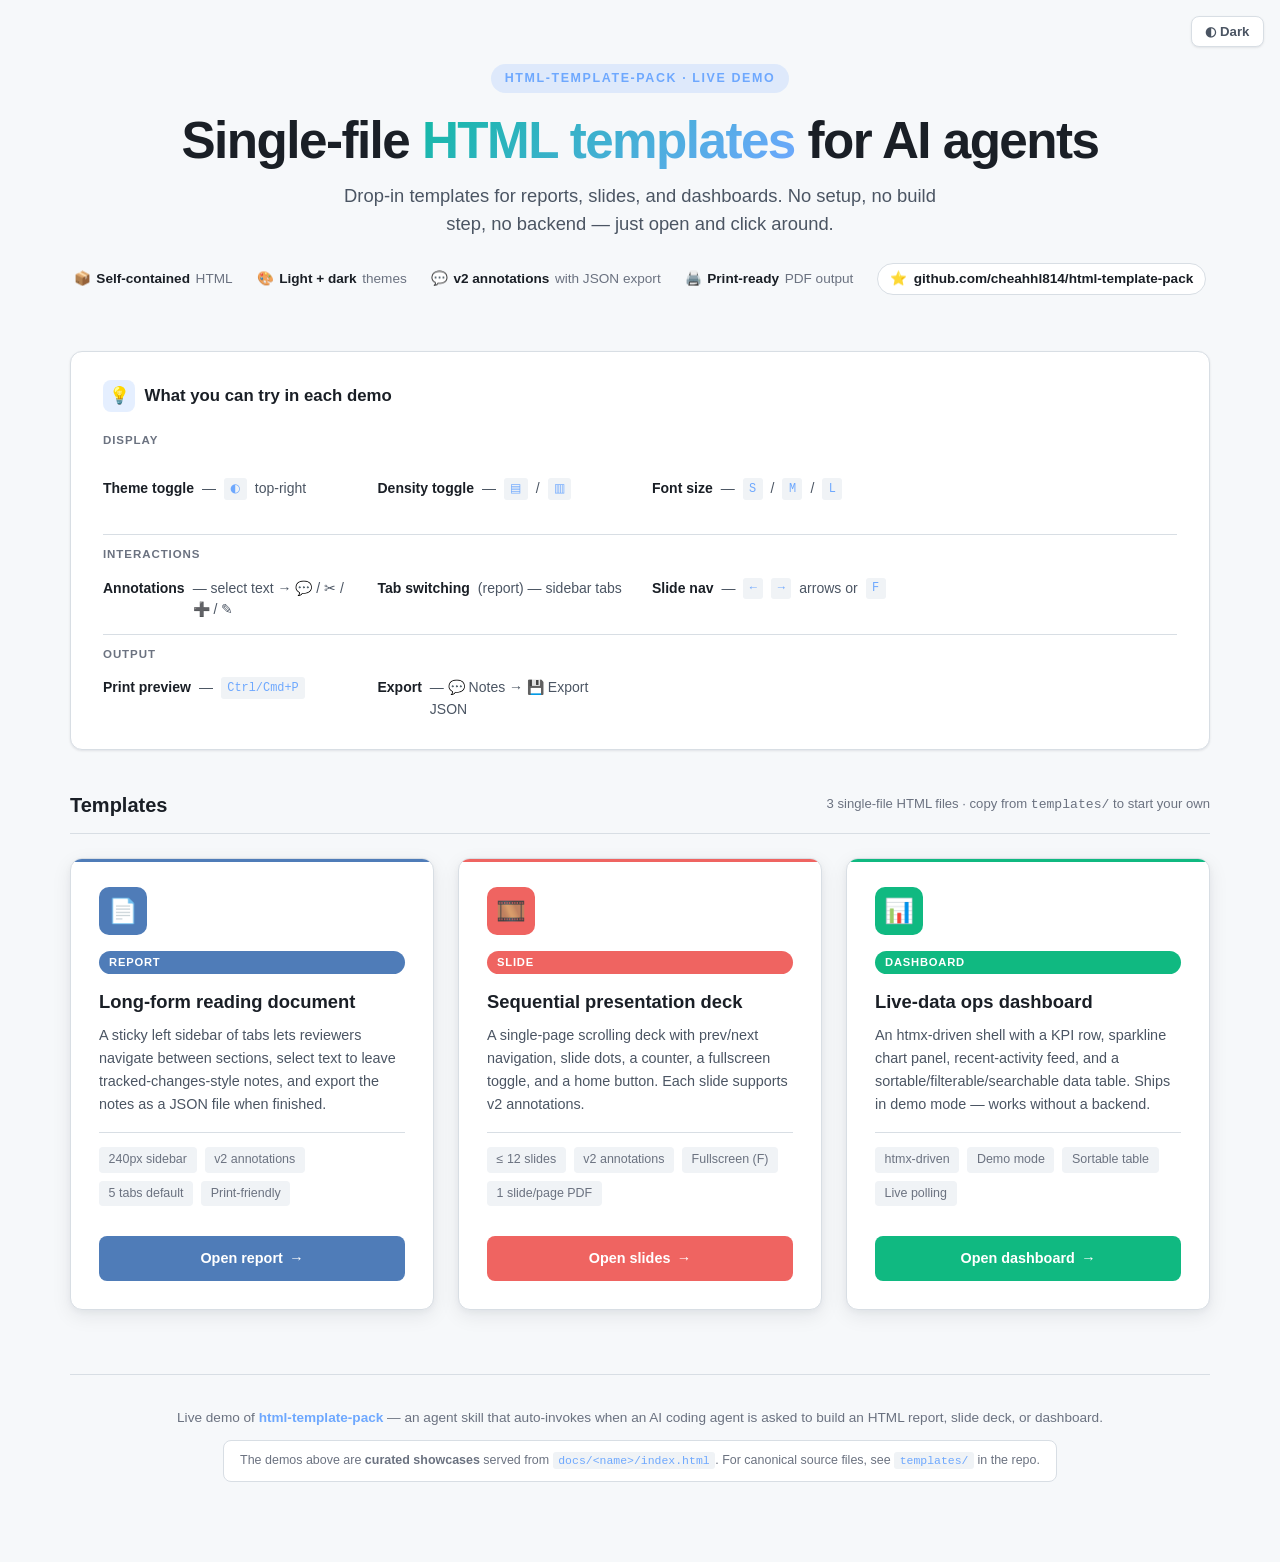
==== docs/index.html @ 0c31294d "feat(docs): organize 'What you can try' guide into 3 themed rows Restructures the 8-item guide into " ====
<!DOCTYPE html>
<html lang="en">
<head>
  <meta charset="UTF-8">
  <meta name="viewport" content="width=device-width, initial-scale=1.0">
  <title>html-template-pack · single-file HTML templates for AI agents</title>
  <style>
    /* Design tokens — kept in sync with templates/report/template.html so the
       launcher visually matches what reviewers see when they open a demo. */
    :root, [data-theme="light"] {
      --bg: #f6f8fa;
      --surface: #ffffff;
      --surface2: #f0f3f6;
      --border: #d8dee4;
      --border-bright: #b6bec8;
      --text: #1a1f26;
      --text-dim: #4b5563;
      --text-muted: #6b7280;
      --accent: #6ea8fe;
      --accent-dim: rgba(110,168,254,0.18);
      --teal: #14b8a6;
      --coral: #ef6461;
      --green: #10b981;
      --amber: #f59e0b;
      --deep-blue: #4f7cb8;
      --navy: #1e3a5f;
      --radius: 8px;
      --shadow-sm: 0 1px 3px rgba(15,23,42,0.06), 0 1px 2px rgba(15,23,42,0.04);
      --shadow-md: 0 6px 20px rgba(15,23,42,0.08), 0 2px 6px rgba(15,23,42,0.04);
      --shadow-lg: 0 16px 40px rgba(15,23,42,0.10), 0 4px 12px rgba(15,23,42,0.05);
    }
    [data-theme="dark"] {
      --bg: #0e1116;
      --surface: #161b22;
      --surface2: #1c2230;
      --border: #262c36;
      --border-bright: #333b47;
      --text: #f5f7fa;
      --text-dim: #c2cad4;
      --text-muted: #9aa4b2;
      --accent: #6ea8fe;
      --accent-dim: rgba(110,168,254,0.18);
      --teal: #2dd4bf;
      --coral: #fb7185;
      --green: #34d399;
      --amber: #fbbf24;
      --deep-blue: #6ea8fe;
      --navy: #3b82f6;
      --radius: 8px;
      --shadow-sm: 0 1px 3px rgba(0,0,0,0.4);
      --shadow-md: 0 6px 20px rgba(0,0,0,0.5);
      --shadow-lg: 0 16px 40px rgba(0,0,0,0.55);
    }

    * { margin: 0; padding: 0; box-sizing: border-box; }
    html { scroll-behavior: smooth; }
    body {
      font-family: var(--font-sans, -apple-system, BlinkMacSystemFont, 'Segoe UI', Roboto, Helvetica, Arial, sans-serif);
      background: var(--bg);
      color: var(--text);
      min-height: 100vh;
      padding: 4rem 1.5rem 5rem;
      line-height: 1.55;
      transition: background 0.2s, color 0.2s;
    }
    .container { max-width: 1140px; margin: 0 auto; }

    /* ── Top toolbar (theme toggle) ── */
    .toolbar {
      position: fixed; top: 1rem; right: 1rem; z-index: 100;
      display: flex; gap: 0.4rem; align-items: center;
    }
    .toolbar-btn {
      background: var(--surface); border: 1px solid var(--border);
      border-radius: var(--radius);
      padding: 0.45rem 0.85rem;
      font-family: inherit; font-size: 0.825rem; font-weight: 600;
      color: var(--text-dim); cursor: pointer;
      box-shadow: var(--shadow-sm);
      transition: all 0.15s;
    }
    .toolbar-btn:hover { color: var(--accent); border-color: var(--accent); }
    .toolbar-btn[aria-pressed="true"] { color: var(--accent); border-color: var(--accent); background: var(--accent-dim); }

    /* ── Header (matches report template's eyebrow + title + subtitle) ── */
    .page-header {
      text-align: center;
      margin-bottom: 3.5rem;
      position: relative;
    }
    .eyebrow {
      display: inline-block;
      font-size: 0.78rem; font-weight: 700;
      text-transform: uppercase; letter-spacing: 1.6px;
      padding: 5px 14px; border-radius: 20px;
      background: var(--accent-dim); color: var(--accent);
      margin-bottom: 1.25rem;
    }
    .page-title {
      font-size: 3.2rem; font-weight: 800;
      letter-spacing: -0.03em;
      margin-bottom: 0.75rem;
      line-height: 1.1;
      color: var(--text);
    }
    .page-title .accent {
      background: linear-gradient(135deg, var(--teal) 0%, var(--accent) 100%);
      -webkit-background-clip: text;
      -webkit-text-fill-color: transparent;
      background-clip: text;
    }
    .page-subtitle {
      font-size: 1.15rem;
      color: var(--text-dim);
      max-width: 620px;
      margin: 0 auto 1.5rem;
      line-height: 1.55;
    }
    .page-meta {
      display: inline-flex;
      gap: 1.5rem;
      flex-wrap: wrap;
      justify-content: center;
      font-size: 0.85rem;
      color: var(--text-muted);
    }
    .page-meta span {
      display: inline-flex; align-items: center; gap: 0.35rem;
    }
    .page-meta strong { color: var(--text); font-weight: 600; }
    .page-meta .github-link {
      display: inline-flex; align-items: center; gap: 0.4rem;
      padding: 0.3rem 0.75rem;
      background: var(--surface);
      border: 1px solid var(--border);
      border-radius: 999px;
      color: var(--text-dim);
      text-decoration: none;
      font-size: 0.85rem;
      transition: all 0.15s;
    }
    .page-meta .github-link:hover {
      color: var(--accent);
      border-color: var(--accent);
      background: var(--accent-dim);
    }
    [data-theme="dark"] .page-meta .github-link { background: var(--surface); }

    /* ── Guide panel ── */
    .guide {
      background: var(--surface);
      border: 1px solid var(--border);
      border-radius: 12px;
      padding: 1.75rem 2rem;
      margin-bottom: 2.5rem;
      box-shadow: var(--shadow-sm);
    }
    .guide-header {
      display: flex; align-items: center; gap: 0.6rem;
      margin-bottom: 1rem;
    }
    .guide-header .icon {
      width: 32px; height: 32px; border-radius: 8px;
      background: var(--accent-dim); color: var(--accent);
      display: flex; align-items: center; justify-content: center;
      font-size: 1.05rem;
    }
    .guide-header h2 {
      font-size: 1.05rem; font-weight: 700; color: var(--text);
    }
    .guide-grid {
      display: grid;
      grid-template-columns: repeat(auto-fit, minmax(220px, 1fr));
      grid-auto-rows: 1fr;
      gap: 0.4rem 1.5rem;
    }
    .guide-row-label {
      grid-column: 1 / -1;
      font-size: 0.72rem;
      font-weight: 700;
      text-transform: uppercase;
      letter-spacing: 0.08em;
      color: var(--text-muted);
      padding: 0.7rem 0 0.3rem;
      margin-top: 0.4rem;
      border-top: 1px solid var(--border);
    }
    .guide-row-label:first-of-type {
      border-top: none;
      margin-top: 0;
      padding-top: 0.2rem;
    }
    .guide-item {
      display: flex; align-items: flex-start; gap: 0.5rem;
      font-size: 0.875rem;
      color: var(--text-dim);
    }
    .guide-item strong { color: var(--text); font-weight: 600; }
    .guide-item code {
      background: var(--surface2);
      padding: 0.1rem 0.4rem;
      border-radius: 3px;
      font-size: 0.85em;
      color: var(--accent);
      font-family: ui-monospace, 'SF Mono', Menlo, Consolas, monospace;
    }

    /* ── Section heading ── */
    .section-heading {
      display: flex; align-items: center; gap: 0.75rem;
      margin: 0 0 1.5rem 0;
      padding-bottom: 0.75rem;
      border-bottom: 1px solid var(--border);
    }
    .section-heading h2 {
      font-size: 1.25rem; font-weight: 700;
      color: var(--text);
    }
    .section-heading .meta {
      margin-left: auto; font-size: 0.82rem; color: var(--text-muted);
    }

    /* ── Card grid ── */
    .grid {
      display: grid;
      grid-template-columns: repeat(auto-fit, minmax(310px, 1fr));
      gap: 1.5rem;
      margin-bottom: 3rem;
    }
    .card {
      background: var(--surface);
      border: 1px solid var(--border);
      border-radius: 12px;
      padding: 1.75rem;
      box-shadow: var(--shadow-md);
      transition: transform 0.18s, box-shadow 0.18s, border-color 0.18s;
      display: flex; flex-direction: column;
      position: relative;
      overflow: hidden;
    }
    .card::before {
      content: '';
      position: absolute;
      top: 0; left: 0; right: 0; height: 3px;
      background: var(--card-accent, var(--accent));
    }
    .card:hover {
      transform: translateY(-3px);
      box-shadow: var(--shadow-lg);
      border-color: var(--card-accent, var(--accent));
    }
    .card.report { --card-accent: var(--deep-blue); }
    .card.slide { --card-accent: var(--coral); }
    .card.dashboard { --card-accent: var(--green); }

    .card .icon {
      width: 48px; height: 48px;
      border-radius: 10px;
      display: flex; align-items: center; justify-content: center;
      font-size: 1.5rem;
      margin-bottom: 1rem;
      background: var(--card-accent);
      color: var(--surface);
    }
    .card h3 { margin: 0 0 0.5rem; font-size: 1.15rem; color: var(--text); font-weight: 700; }
    .card .tag {
      display: inline-block;
      font-size: 0.7rem; font-weight: 700;
      text-transform: uppercase; letter-spacing: 0.8px;
      padding: 3px 10px; border-radius: 999px;
      background: var(--card-accent); color: var(--surface);
      margin-bottom: 0.85rem;
    }
    .card p { color: var(--text-dim); font-size: 0.9rem; margin-bottom: 1rem; line-height: 1.6; flex-grow: 1; }
    .card .meta {
      font-size: 0.78rem; color: var(--text-muted);
      padding: 0.85rem 0;
      border-top: 1px solid var(--border);
      margin-bottom: 1rem;
      display: flex; flex-wrap: wrap; gap: 0.5rem;
    }
    .card .meta span {
      background: var(--surface2);
      padding: 0.2rem 0.6rem;
      border-radius: 4px;
    }
    .btn {
      display: inline-flex;
      align-items: center; justify-content: center;
      gap: 0.4rem;
      background: var(--card-accent, var(--accent));
      color: var(--surface);
      padding: 0.7rem 1.4rem;
      border-radius: var(--radius);
      text-decoration: none;
      font-weight: 600;
      font-size: 0.9rem;
      transition: filter 0.15s, transform 0.15s;
    }
    .btn:hover { filter: brightness(1.1); transform: translateX(2px); }
    .btn::after { content: '→'; transition: transform 0.15s; }
    .btn:hover::after { transform: translateX(2px); }

    /* ── Footer ── */
    footer {
      margin-top: 4rem;
      padding-top: 2rem;
      border-top: 1px solid var(--border);
      color: var(--text-muted);
      font-size: 0.85rem;
      text-align: center;
    }
    footer a { color: var(--accent); text-decoration: none; font-weight: 600; }
    footer a:hover { text-decoration: underline; }
    footer .note {
      margin-top: 0.75rem;
      padding: 0.65rem 1rem;
      background: var(--surface);
      border: 1px solid var(--border);
      border-radius: var(--radius);
      display: inline-block;
      font-size: 0.78rem;
    }
    footer code {
      background: var(--surface2);
      padding: 0.1rem 0.35rem;
      border-radius: 3px;
      color: var(--accent);
      font-family: ui-monospace, 'SF Mono', Menlo, Consolas, monospace;
      font-size: 0.92em;
    }

    /* ── Responsive ── */
    @media (max-width: 720px) {
      body { padding: 3rem 1rem 4rem; }
      .page-title { font-size: 2.1rem; }
      .page-subtitle { font-size: 1rem; }
      .guide-grid { grid-template-columns: 1fr; }
      .grid { grid-template-columns: 1fr; }
      .page-meta { gap: 1rem; font-size: 0.8rem; }
    }
  </style>
</head>
<body>

  <!-- Toolbar: theme toggle -->
  <div class="toolbar">
    <button class="toolbar-btn" id="theme-toggle" aria-label="Toggle color theme" aria-pressed="false">◐ Dark</button>
  </div>

  <div class="container">

    <!-- Header: matches report template's eyebrow + title + subtitle pattern -->
    <header class="page-header">
      <span class="eyebrow">html-template-pack · live demo</span>
      <h1 class="page-title">Single-file <span class="accent">HTML templates</span> for AI agents</h1>
      <p class="page-subtitle">Drop-in templates for reports, slides, and dashboards. No setup, no build step, no backend — just open and click around.</p>
      <div class="page-meta">
        <span>📦 <strong>Self-contained</strong> HTML</span>
        <span>🎨 <strong>Light + dark</strong> themes</span>
        <span>💬 <strong>v2 annotations</strong> with JSON export</span>
        <span>🖨️ <strong>Print-ready</strong> PDF output</span>
        <a class="github-link" href="https://github.com/cheahhl814/html-template-pack" target="_blank" rel="noopener">⭐ <strong>github.com/cheahhl814/html-template-pack</strong></a>
      </div>
    </header>

    <!-- Guide: what reviewers can try -->
    <div class="guide">
      <div class="guide-header">
        <div class="icon">💡</div>
        <h2>What you can try in each demo</h2>
      </div>
      <div class="guide-grid">
        <div class="guide-row-label">Display</div>
        <div class="guide-item"><strong>Theme toggle</strong> — <code>◐</code> top-right</div>
        <div class="guide-item"><strong>Density toggle</strong> — <code>▤</code> / <code>▥</code></div>
        <div class="guide-item"><strong>Font size</strong> — <code>S</code> / <code>M</code> / <code>L</code></div>

        <div class="guide-row-label">Interactions</div>
        <div class="guide-item"><strong>Annotations</strong> — select text → 💬 / ✂ / ➕ / ✎</div>
        <div class="guide-item"><strong>Tab switching</strong> (report) — sidebar tabs</div>
        <div class="guide-item"><strong>Slide nav</strong> — <code>←</code> <code>→</code> arrows or <code>F</code></div>

        <div class="guide-row-label">Output</div>
        <div class="guide-item"><strong>Print preview</strong> — <code>Ctrl/Cmd+P</code></div>
        <div class="guide-item"><strong>Export</strong> — 💬 Notes → 💾 Export JSON</div>
      </div>
    </div>

    <!-- Section: templates -->
    <div class="section-heading">
      <h2>Templates</h2>
      <span class="meta">3 single-file HTML files · copy from <code>templates/</code> to start your own</span>
    </div>

    <!-- Template cards -->
    <div class="grid">
      <div class="card report">
        <div class="icon">📄</div>
        <span class="tag">Report</span>
        <h3>Long-form reading document</h3>
        <p>A sticky left sidebar of tabs lets reviewers navigate between sections, select text to leave tracked-changes-style notes, and export the notes as a JSON file when finished.</p>
        <div class="meta">
          <span>240px sidebar</span>
          <span>v2 annotations</span>
          <span>5 tabs default</span>
          <span>Print-friendly</span>
        </div>
        <a class="btn" href="report/" target="_blank">Open report</a>
      </div>

      <div class="card slide">
        <div class="icon">🎞️</div>
        <span class="tag">Slide</span>
        <h3>Sequential presentation deck</h3>
        <p>A single-page scrolling deck with prev/next navigation, slide dots, a counter, a fullscreen toggle, and a home button. Each slide supports v2 annotations.</p>
        <div class="meta">
          <span>≤ 12 slides</span>
          <span>v2 annotations</span>
          <span>Fullscreen (F)</span>
          <span>1 slide/page PDF</span>
        </div>
        <a class="btn" href="slide/" target="_blank">Open slides</a>
      </div>

      <div class="card dashboard">
        <div class="icon">📊</div>
        <span class="tag">Dashboard</span>
        <h3>Live-data ops dashboard</h3>
        <p>An htmx-driven shell with a KPI row, sparkline chart panel, recent-activity feed, and a sortable/filterable/searchable data table. Ships in demo mode — works without a backend.</p>
        <div class="meta">
          <span>htmx-driven</span>
          <span>Demo mode</span>
          <span>Sortable table</span>
          <span>Live polling</span>
        </div>
        <a class="btn" href="dashboard/" target="_blank">Open dashboard</a>
      </div>
    </div>

    <!-- Footer -->
    <footer>
      <p>Live demo of <a href="https://github.com/cheahhl814/html-template-pack">html-template-pack</a> — an agent skill that auto-invokes when an AI coding agent is asked to build an HTML report, slide deck, or dashboard.</p>
      <div class="note">
        The demos above are <strong>curated showcases</strong> served from <code>docs/&lt;name&gt;/index.html</code>. For canonical source files, see <code>templates/</code> in the repo.
      </div>
    </footer>

  </div>

  <script>
    // Theme toggle (matches the v2 pattern from the templates)
    (function () {
      var KEY = 'html-template-pack-launcher-theme';
      var saved = null;
      try { saved = localStorage.getItem(KEY); } catch (e) {}
      var initial = saved || (window.matchMedia && window.matchMedia('(prefers-color-scheme: dark)').matches ? 'dark' : 'light');
      document.documentElement.setAttribute('data-theme', initial);
      var btn = document.getElementById('theme-toggle');
      if (btn) {
        btn.textContent = initial === 'dark' ? '◑ Light' : '◐ Dark';
        btn.setAttribute('aria-pressed', initial === 'dark' ? 'true' : 'false');
        btn.addEventListener('click', function () {
          var cur = document.documentElement.getAttribute('data-theme');
          var next = cur === 'dark' ? 'light' : 'dark';
          document.documentElement.setAttribute('data-theme', next);
          try { localStorage.setItem(KEY, next); } catch (e) {}
          btn.textContent = next === 'dark' ? '◑ Light' : '◐ Dark';
          btn.setAttribute('aria-pressed', next === 'dark' ? 'true' : 'false');
        });
      }
    })();
  </script>

</body>
</html>
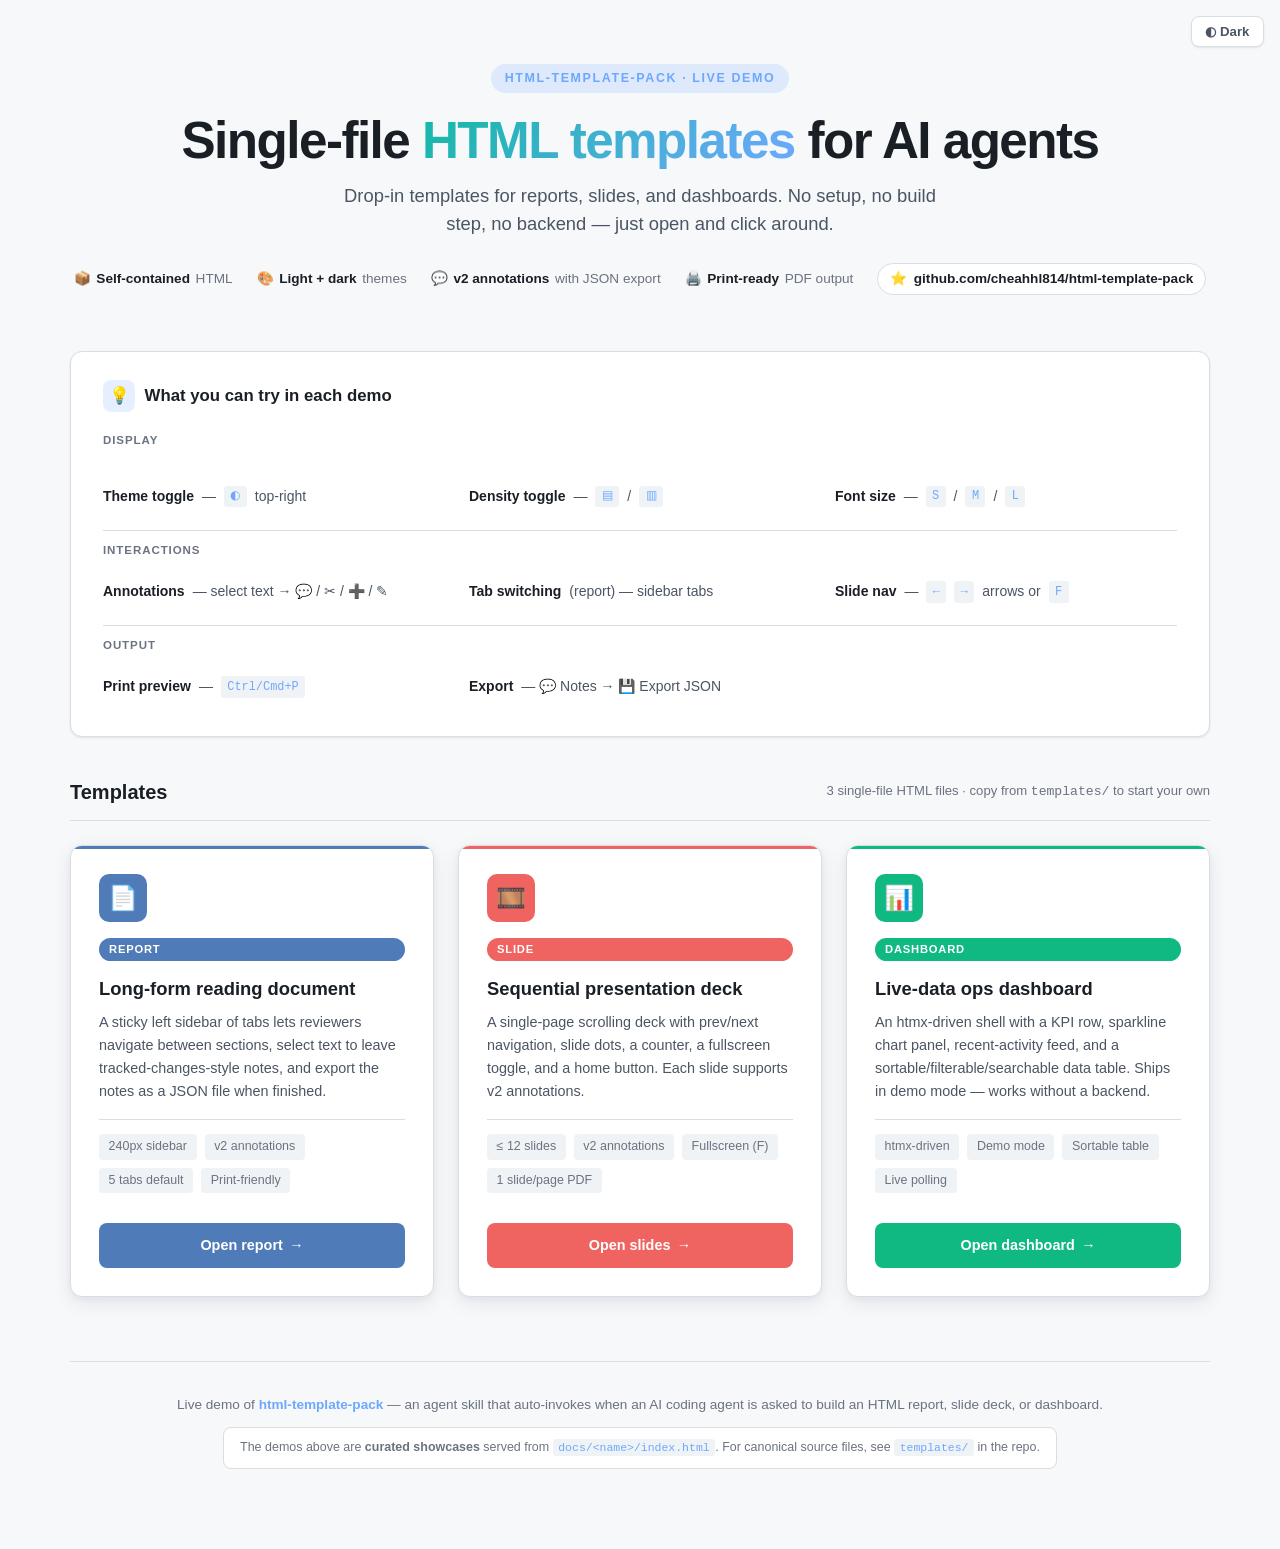
==== commit eaf184bd: "fix(docs): prevent 'Annotations' and 'Export' guide items from wrapping Two CSS changes:  1. .guide-" ====
--- a/docs/index.html
+++ b/docs/index.html
@@ -170,7 +170,7 @@
     }
     .guide-grid {
       display: grid;
-      grid-template-columns: repeat(auto-fit, minmax(220px, 1fr));
+      grid-template-columns: repeat(auto-fit, minmax(340px, 1fr));
       grid-auto-rows: 1fr;
       gap: 0.4rem 1.5rem;
     }
@@ -191,9 +191,10 @@
       padding-top: 0.2rem;
     }
     .guide-item {
-      display: flex; align-items: flex-start; gap: 0.5rem;
+      display: flex; align-items: center; gap: 0.5rem;
       font-size: 0.875rem;
       color: var(--text-dim);
+      white-space: nowrap;
     }
     .guide-item strong { color: var(--text); font-weight: 600; }
     .guide-item code {
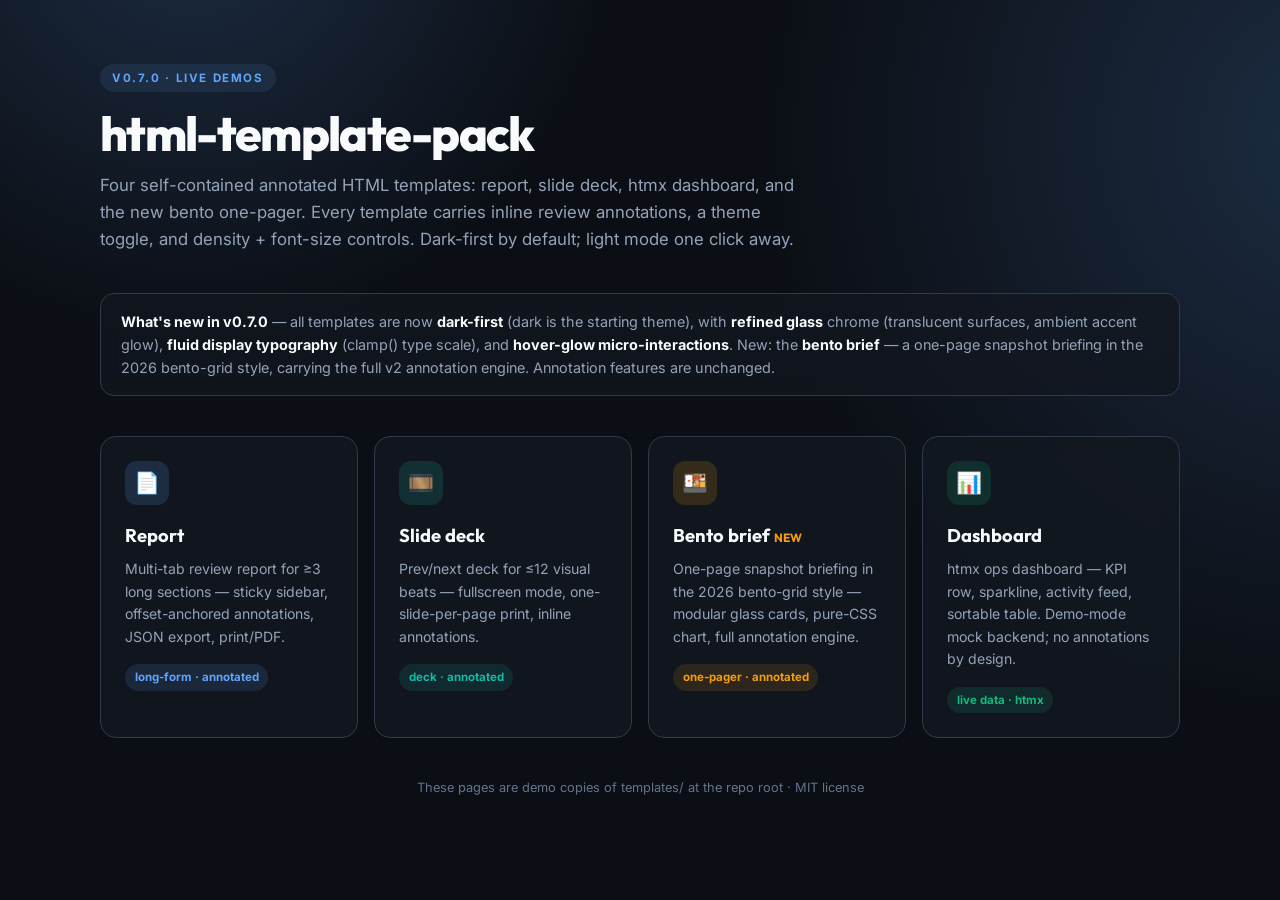
==== commit 91cbfbe3: "feat: v0.7.0 — dark-first glass aesthetic pass + new bento one-pager template Aesthetic pass (2026 U" ====
--- a/docs/index.html
+++ b/docs/index.html
@@ -1,477 +1,130 @@
 <!DOCTYPE html>
-<html lang="en">
+<!--
+  ╔══════════════════════════════════════════════════════════════════════╗
+  ║  html-template-pack · GitHub Pages launcher                           ║
+  ║                                                                        ║
+  ║  This launcher + the four subdirectory demos are DEMO COPIES.         ║
+  ║  The canonical templates live in templates/ at the repo root:         ║
+  ║    templates/report/template.html        → docs/report/index.html     ║
+  ║    templates/slide/slide-template.html   → docs/slide/index.html      ║
+  ║    templates/dashboard/dashboard-template.html → docs/dashboard/      ║
+  ║    templates/bento/bento-template.html   → docs/bento/index.html      ║
+  ║                                                                        ║
+  ║  DRIFT RISK: if templates/* change, re-copy into docs/<name>/index.  ║
+  ║  (GitHub Pages /docs serving only reaches files inside docs/, so     ║
+  ║  each demo needs its own subdirectory index.html for clean URLs.)    ║
+  ╚══════════════════════════════════════════════════════════════════════╝
+-->
+<html lang="en" data-theme="dark">
 <head>
   <meta charset="UTF-8">
-  <meta name="viewport" content="width=device-width, initial-scale=1.0">
-  <title>html-template-pack · single-file HTML templates for AI agents</title>
+  <meta name="viewport" content="width=device-width, initial-scale=1">
+  <title>html-template-pack — self-contained annotated HTML templates</title>
+  <link rel="preconnect" href="https://fonts.googleapis.com">
+  <link rel="preconnect" href="https://fonts.gstatic.com" crossorigin>
+  <link href="https://fonts.googleapis.com/css2?family=Inter:wght@400;500;600;700;800&family=Outfit:wght@600;700;800&display=swap" rel="stylesheet">
   <style>
-    /* Design tokens — kept in sync with templates/report/template.html so the
-       launcher visually matches what reviewers see when they open a demo. */
-    :root, [data-theme="light"] {
-      --bg: #f6f8fa;
-      --surface: #ffffff;
-      --surface2: #f0f3f6;
-      --border: #d8dee4;
-      --border-bright: #b6bec8;
-      --text: #1a1f26;
-      --text-dim: #4b5563;
-      --text-muted: #6b7280;
-      --accent: #6ea8fe;
-      --accent-dim: rgba(110,168,254,0.18);
-      --teal: #14b8a6;
-      --coral: #ef6461;
-      --green: #10b981;
-      --amber: #f59e0b;
-      --deep-blue: #4f7cb8;
-      --navy: #1e3a5f;
-      --radius: 8px;
-      --shadow-sm: 0 1px 3px rgba(15,23,42,0.06), 0 1px 2px rgba(15,23,42,0.04);
-      --shadow-md: 0 6px 20px rgba(15,23,42,0.08), 0 2px 6px rgba(15,23,42,0.04);
-      --shadow-lg: 0 16px 40px rgba(15,23,42,0.10), 0 4px 12px rgba(15,23,42,0.05);
+    :root, [data-theme="dark"] {
+      color-scheme: light dark;
+      --bg: #0b0e14; --surface: #131820; --border: #232a35; --border-bright: #313a4a;
+      --text: #f8fafc; --text-muted: #94a3b8; --text-dim: #64748b;
+      --accent: #60a5fa; --accent-dim: rgba(96,165,250,0.1); --accent-glow: rgba(96,165,250,0.2);
+      --teal: #14b8a6; --coral: #ef4444; --amber: #f59e0b; --green: #10b981;
     }
-    [data-theme="dark"] {
-      --bg: #0e1116;
-      --surface: #161b22;
-      --surface2: #1c2230;
-      --border: #262c36;
-      --border-bright: #333b47;
-      --text: #f5f7fa;
-      --text-dim: #c2cad4;
-      --text-muted: #9aa4b2;
-      --accent: #6ea8fe;
-      --accent-dim: rgba(110,168,254,0.18);
-      --teal: #2dd4bf;
-      --coral: #fb7185;
-      --green: #34d399;
-      --amber: #fbbf24;
-      --deep-blue: #6ea8fe;
-      --navy: #3b82f6;
-      --radius: 8px;
-      --shadow-sm: 0 1px 3px rgba(0,0,0,0.4);
-      --shadow-md: 0 6px 20px rgba(0,0,0,0.5);
-      --shadow-lg: 0 16px 40px rgba(0,0,0,0.55);
+    * { box-sizing: border-box; }
+    body {
+      margin: 0; font-family: 'Inter', system-ui, sans-serif; line-height: 1.6;
+      color: var(--text); background: var(--bg); min-height: 100vh;
+      padding: 4rem 2rem 5rem;
+      background-image:
+        radial-gradient(700px circle at 15% -10%, var(--accent-glow), transparent 62%),
+        radial-gradient(900px circle at 105% 15%, var(--accent-glow), transparent 66%);
     }
-
-    * { margin: 0; padding: 0; box-sizing: border-box; }
-    html { scroll-behavior: smooth; }
-    body {
-      font-family: var(--font-sans, -apple-system, BlinkMacSystemFont, 'Segoe UI', Roboto, Helvetica, Arial, sans-serif);
-      background: var(--bg);
-      color: var(--text);
-      min-height: 100vh;
-      padding: 4rem 1.5rem 5rem;
-      line-height: 1.55;
-      transition: background 0.2s, color 0.2s;
+    .wrap { max-width: 1080px; margin: 0 auto; }
+    .eyebrow {
+      display: inline-block; font-size: 0.72rem; font-weight: 700; letter-spacing: 0.14em;
+      text-transform: uppercase; color: var(--accent); background: var(--accent-dim);
+      padding: 0.3rem 0.75rem; border-radius: 999px; margin-bottom: 1rem;
     }
-    .container { max-width: 1140px; margin: 0 auto; }
-
-    /* ── Top toolbar (theme toggle) ── */
-    .toolbar {
-      position: fixed; top: 1rem; right: 1rem; z-index: 100;
-      display: flex; gap: 0.4rem; align-items: center;
+    h1 {
+      font-family: 'Outfit', sans-serif; font-size: clamp(2rem, 5vw, 3rem);
+      font-weight: 800; letter-spacing: -0.035em; margin: 0 0 0.75rem; line-height: 1.08;
+      background: linear-gradient(120deg, var(--text) 55%, var(--accent) 110%);
+      -webkit-background-clip: text; background-clip: text; -webkit-text-fill-color: transparent;
     }
-    .toolbar-btn {
-      background: var(--surface); border: 1px solid var(--border);
-      border-radius: var(--radius);
-      padding: 0.45rem 0.85rem;
-      font-family: inherit; font-size: 0.825rem; font-weight: 600;
-      color: var(--text-dim); cursor: pointer;
-      box-shadow: var(--shadow-sm);
-      transition: all 0.15s;
+    .lede { color: var(--text-muted); max-width: 64ch; margin: 0 0 2.5rem; font-size: 1.05rem; }
+    .guide {
+      border: 1px solid var(--border-bright); border-radius: 14px; padding: 1rem 1.25rem;
+      background: color-mix(in srgb, var(--surface) 70%, transparent);
+      backdrop-filter: blur(10px); margin-bottom: 2.5rem; font-size: 0.9rem; color: var(--text-muted);
     }
-    .toolbar-btn:hover { color: var(--accent); border-color: var(--accent); }
-    .toolbar-btn[aria-pressed="true"] { color: var(--accent); border-color: var(--accent); background: var(--accent-dim); }
-
-    /* ── Header (matches report template's eyebrow + title + subtitle) ── */
-    .page-header {
-      text-align: center;
-      margin-bottom: 3.5rem;
-      position: relative;
-    }
-    .eyebrow {
-      display: inline-block;
-      font-size: 0.78rem; font-weight: 700;
-      text-transform: uppercase; letter-spacing: 1.6px;
-      padding: 5px 14px; border-radius: 20px;
-      background: var(--accent-dim); color: var(--accent);
-      margin-bottom: 1.25rem;
-    }
-    .page-title {
-      font-size: 3.2rem; font-weight: 800;
-      letter-spacing: -0.03em;
-      margin-bottom: 0.75rem;
-      line-height: 1.1;
-      color: var(--text);
-    }
-    .page-title .accent {
-      background: linear-gradient(135deg, var(--teal) 0%, var(--accent) 100%);
-      -webkit-background-clip: text;
-      -webkit-text-fill-color: transparent;
-      background-clip: text;
-    }
-    .page-subtitle {
-      font-size: 1.15rem;
-      color: var(--text-dim);
-      max-width: 620px;
-      margin: 0 auto 1.5rem;
-      line-height: 1.55;
-    }
-    .page-meta {
-      display: inline-flex;
-      gap: 1.5rem;
-      flex-wrap: wrap;
-      justify-content: center;
-      font-size: 0.85rem;
-      color: var(--text-muted);
-    }
-    .page-meta span {
-      display: inline-flex; align-items: center; gap: 0.35rem;
-    }
-    .page-meta strong { color: var(--text); font-weight: 600; }
-    .page-meta .github-link {
-      display: inline-flex; align-items: center; gap: 0.4rem;
-      padding: 0.3rem 0.75rem;
-      background: var(--surface);
-      border: 1px solid var(--border);
-      border-radius: 999px;
-      color: var(--text-dim);
-      text-decoration: none;
-      font-size: 0.85rem;
-      transition: all 0.15s;
-    }
-    .page-meta .github-link:hover {
-      color: var(--accent);
-      border-color: var(--accent);
-      background: var(--accent-dim);
-    }
-    [data-theme="dark"] .page-meta .github-link { background: var(--surface); }
-
-    /* ── Guide panel ── */
-    .guide {
-      background: var(--surface);
-      border: 1px solid var(--border);
-      border-radius: 12px;
-      padding: 1.75rem 2rem;
-      margin-bottom: 2.5rem;
-      box-shadow: var(--shadow-sm);
-    }
-    .guide-header {
-      display: flex; align-items: center; gap: 0.6rem;
-      margin-bottom: 1rem;
-    }
-    .guide-header .icon {
-      width: 32px; height: 32px; border-radius: 8px;
-      background: var(--accent-dim); color: var(--accent);
-      display: flex; align-items: center; justify-content: center;
-      font-size: 1.05rem;
-    }
-    .guide-header h2 {
-      font-size: 1.05rem; font-weight: 700; color: var(--text);
-    }
-    .guide-grid {
-      display: grid;
-      grid-template-columns: repeat(auto-fit, minmax(340px, 1fr));
-      grid-auto-rows: 1fr;
-      gap: 0.4rem 1.5rem;
-    }
-    .guide-row-label {
-      grid-column: 1 / -1;
-      font-size: 0.72rem;
-      font-weight: 700;
-      text-transform: uppercase;
-      letter-spacing: 0.08em;
-      color: var(--text-muted);
-      padding: 0.7rem 0 0.3rem;
-      margin-top: 0.4rem;
-      border-top: 1px solid var(--border);
-    }
-    .guide-row-label:first-of-type {
-      border-top: none;
-      margin-top: 0;
-      padding-top: 0.2rem;
-    }
-    .guide-item {
-      display: flex; align-items: center; gap: 0.5rem;
-      font-size: 0.875rem;
-      color: var(--text-dim);
-      white-space: nowrap;
-    }
-    .guide-item strong { color: var(--text); font-weight: 600; }
-    .guide-item code {
-      background: var(--surface2);
-      padding: 0.1rem 0.4rem;
-      border-radius: 3px;
-      font-size: 0.85em;
-      color: var(--accent);
-      font-family: ui-monospace, 'SF Mono', Menlo, Consolas, monospace;
-    }
-
-    /* ── Section heading ── */
-    .section-heading {
-      display: flex; align-items: center; gap: 0.75rem;
-      margin: 0 0 1.5rem 0;
-      padding-bottom: 0.75rem;
-      border-bottom: 1px solid var(--border);
-    }
-    .section-heading h2 {
-      font-size: 1.25rem; font-weight: 700;
-      color: var(--text);
-    }
-    .section-heading .meta {
-      margin-left: auto; font-size: 0.82rem; color: var(--text-muted);
-    }
-
-    /* ── Card grid ── */
-    .grid {
-      display: grid;
-      grid-template-columns: repeat(auto-fit, minmax(310px, 1fr));
-      gap: 1.5rem;
-      margin-bottom: 3rem;
-    }
+    .guide b { color: var(--text); }
+    .grid { display: grid; grid-template-columns: repeat(auto-fit, minmax(240px, 1fr)); gap: 1rem; }
     .card {
-      background: var(--surface);
-      border: 1px solid var(--border);
-      border-radius: 12px;
-      padding: 1.75rem;
-      box-shadow: var(--shadow-md);
-      transition: transform 0.18s, box-shadow 0.18s, border-color 0.18s;
-      display: flex; flex-direction: column;
-      position: relative;
-      overflow: hidden;
-    }
-    .card::before {
-      content: '';
-      position: absolute;
-      top: 0; left: 0; right: 0; height: 3px;
-      background: var(--card-accent, var(--accent));
+      display: block; text-decoration: none; color: var(--text);
+      border: 1px solid var(--border-bright); border-radius: 16px; padding: 1.5rem;
+      background: color-mix(in srgb, var(--surface) 88%, transparent);
+      backdrop-filter: blur(10px);
+      transition: transform 0.25s cubic-bezier(0.4,0,0.2,1), border-color 0.25s, box-shadow 0.25s;
     }
     .card:hover {
-      transform: translateY(-3px);
-      box-shadow: var(--shadow-lg);
-      border-color: var(--card-accent, var(--accent));
+      transform: translateY(-4px); border-color: var(--c, var(--accent));
+      box-shadow: 0 14px 36px -10px var(--c-glow, var(--accent-glow));
     }
-    .card.report { --card-accent: var(--deep-blue); }
-    .card.slide { --card-accent: var(--coral); }
-    .card.dashboard { --card-accent: var(--green); }
-
     .card .icon {
-      width: 48px; height: 48px;
-      border-radius: 10px;
-      display: flex; align-items: center; justify-content: center;
-      font-size: 1.5rem;
-      margin-bottom: 1rem;
-      background: var(--card-accent);
-      color: var(--surface);
+      width: 44px; height: 44px; border-radius: 12px; display: flex; align-items: center;
+      justify-content: center; font-size: 1.3rem; margin-bottom: 1rem;
+      background: color-mix(in srgb, var(--c, var(--accent)) 15%, transparent); color: var(--c, var(--accent));
     }
-    .card h3 { margin: 0 0 0.5rem; font-size: 1.15rem; color: var(--text); font-weight: 700; }
+    .card h2 { font-family: 'Outfit', sans-serif; font-size: 1.15rem; margin: 0 0 0.5rem; }
+    .card p { margin: 0; color: var(--text-muted); font-size: 0.88rem; }
     .card .tag {
-      display: inline-block;
-      font-size: 0.7rem; font-weight: 700;
-      text-transform: uppercase; letter-spacing: 0.8px;
-      padding: 3px 10px; border-radius: 999px;
-      background: var(--card-accent); color: var(--surface);
-      margin-bottom: 0.85rem;
+      display: inline-block; margin-top: 1rem; font-size: 0.72rem; font-weight: 700;
+      color: var(--c, var(--accent)); background: color-mix(in srgb, var(--c, var(--accent)) 12%, transparent);
+      padding: 0.25rem 0.6rem; border-radius: 999px;
     }
-    .card p { color: var(--text-dim); font-size: 0.9rem; margin-bottom: 1rem; line-height: 1.6; flex-grow: 1; }
-    .card .meta {
-      font-size: 0.78rem; color: var(--text-muted);
-      padding: 0.85rem 0;
-      border-top: 1px solid var(--border);
-      margin-bottom: 1rem;
-      display: flex; flex-wrap: wrap; gap: 0.5rem;
-    }
-    .card .meta span {
-      background: var(--surface2);
-      padding: 0.2rem 0.6rem;
-      border-radius: 4px;
-    }
-    .btn {
-      display: inline-flex;
-      align-items: center; justify-content: center;
-      gap: 0.4rem;
-      background: var(--card-accent, var(--accent));
-      color: var(--surface);
-      padding: 0.7rem 1.4rem;
-      border-radius: var(--radius);
-      text-decoration: none;
-      font-weight: 600;
-      font-size: 0.9rem;
-      transition: filter 0.15s, transform 0.15s;
-    }
-    .btn:hover { filter: brightness(1.1); transform: translateX(2px); }
-    .btn::after { content: '→'; transition: transform 0.15s; }
-    .btn:hover::after { transform: translateX(2px); }
-
-    /* ── Footer ── */
-    footer {
-      margin-top: 4rem;
-      padding-top: 2rem;
-      border-top: 1px solid var(--border);
-      color: var(--text-muted);
-      font-size: 0.85rem;
-      text-align: center;
-    }
-    footer a { color: var(--accent); text-decoration: none; font-weight: 600; }
-    footer a:hover { text-decoration: underline; }
-    footer .note {
-      margin-top: 0.75rem;
-      padding: 0.65rem 1rem;
-      background: var(--surface);
-      border: 1px solid var(--border);
-      border-radius: var(--radius);
-      display: inline-block;
-      font-size: 0.78rem;
-    }
-    footer code {
-      background: var(--surface2);
-      padding: 0.1rem 0.35rem;
-      border-radius: 3px;
-      color: var(--accent);
-      font-family: ui-monospace, 'SF Mono', Menlo, Consolas, monospace;
-      font-size: 0.92em;
-    }
-
-    /* ── Responsive ── */
-    @media (max-width: 720px) {
-      body { padding: 3rem 1rem 4rem; }
-      .page-title { font-size: 2.1rem; }
-      .page-subtitle { font-size: 1rem; }
-      .guide-grid { grid-template-columns: 1fr; }
-      .grid { grid-template-columns: 1fr; }
-      .page-meta { gap: 1rem; font-size: 0.8rem; }
-    }
+    .foot { margin-top: 2.5rem; text-align: center; font-size: 0.8rem; color: var(--text-dim); }
+    @media (max-width: 640px) { body { padding: 2.5rem 1rem 3rem; } }
   </style>
 </head>
 <body>
+  <div class="wrap">
+    <span class="eyebrow">v0.7.0 · Live demos</span>
+    <h1>html-template-pack</h1>
+    <p class="lede">Four self-contained annotated HTML templates: report, slide deck, htmx dashboard, and the new bento one-pager. Every template carries inline review annotations, a theme toggle, and density + font-size controls. Dark-first by default; light mode one click away.</p>
 
-  <!-- Toolbar: theme toggle -->
-  <div class="toolbar">
-    <button class="toolbar-btn" id="theme-toggle" aria-label="Toggle color theme" aria-pressed="false">◐ Dark</button>
-  </div>
-
-  <div class="container">
-
-    <!-- Header: matches report template's eyebrow + title + subtitle pattern -->
-    <header class="page-header">
-      <span class="eyebrow">html-template-pack · live demo</span>
-      <h1 class="page-title">Single-file <span class="accent">HTML templates</span> for AI agents</h1>
-      <p class="page-subtitle">Drop-in templates for reports, slides, and dashboards. No setup, no build step, no backend — just open and click around.</p>
-      <div class="page-meta">
-        <span>📦 <strong>Self-contained</strong> HTML</span>
-        <span>🎨 <strong>Light + dark</strong> themes</span>
-        <span>💬 <strong>v2 annotations</strong> with JSON export</span>
-        <span>🖨️ <strong>Print-ready</strong> PDF output</span>
-        <a class="github-link" href="https://github.com/cheahhl814/html-template-pack" target="_blank" rel="noopener">⭐ <strong>github.com/cheahhl814/html-template-pack</strong></a>
-      </div>
-    </header>
-
-    <!-- Guide: what reviewers can try -->
     <div class="guide">
-      <div class="guide-header">
-        <div class="icon">💡</div>
-        <h2>What you can try in each demo</h2>
-      </div>
-      <div class="guide-grid">
-        <div class="guide-row-label">Display</div>
-        <div class="guide-item"><strong>Theme toggle</strong> — <code>◐</code> top-right</div>
-        <div class="guide-item"><strong>Density toggle</strong> — <code>▤</code> / <code>▥</code></div>
-        <div class="guide-item"><strong>Font size</strong> — <code>S</code> / <code>M</code> / <code>L</code></div>
-
-        <div class="guide-row-label">Interactions</div>
-        <div class="guide-item"><strong>Annotations</strong> — select text → 💬 / ✂ / ➕ / ✎</div>
-        <div class="guide-item"><strong>Tab switching</strong> (report) — sidebar tabs</div>
-        <div class="guide-item"><strong>Slide nav</strong> — <code>←</code> <code>→</code> arrows or <code>F</code></div>
-
-        <div class="guide-row-label">Output</div>
-        <div class="guide-item"><strong>Print preview</strong> — <code>Ctrl/Cmd+P</code></div>
-        <div class="guide-item"><strong>Export</strong> — 💬 Notes → 💾 Export JSON</div>
-      </div>
+      <b>What's new in v0.7.0</b> — all templates are now <b>dark-first</b> (dark is the starting theme), with <b>refined glass</b> chrome (translucent surfaces, ambient accent glow), <b>fluid display typography</b> (clamp() type scale), and <b>hover-glow micro-interactions</b>. New: the <b>bento brief</b> — a one-page snapshot briefing in the 2026 bento-grid style, carrying the full v2 annotation engine. Annotation features are unchanged.
     </div>
 
-    <!-- Section: templates -->
-    <div class="section-heading">
-      <h2>Templates</h2>
-      <span class="meta">3 single-file HTML files · copy from <code>templates/</code> to start your own</span>
+    <div class="grid">
+      <a class="card" style="--c: #60a5fa; --c-glow: rgba(96,165,250,0.35)" href="report/">
+        <div class="icon">📄</div>
+        <h2>Report</h2>
+        <p>Multi-tab review report for ≥3 long sections — sticky sidebar, offset-anchored annotations, JSON export, print/PDF.</p>
+        <span class="tag">long-form · annotated</span>
+      </a>
+      <a class="card" style="--c: #14b8a6; --c-glow: rgba(20,184,166,0.35)" href="slide/">
+        <div class="icon">🎞️</div>
+        <h2>Slide deck</h2>
+        <p>Prev/next deck for ≤12 visual beats — fullscreen mode, one-slide-per-page print, inline annotations.</p>
+        <span class="tag">deck · annotated</span>
+      </a>
+      <a class="card" style="--c: #f59e0b; --c-glow: rgba(245,158,11,0.35)" href="bento/">
+        <div class="icon">🍱</div>
+        <h2>Bento brief <span style="font-size:0.65em; color: var(--amber)">NEW</span></h2>
+        <p>One-page snapshot briefing in the 2026 bento-grid style — modular glass cards, pure-CSS chart, full annotation engine.</p>
+        <span class="tag">one-pager · annotated</span>
+      </a>
+      <a class="card" style="--c: #10b981; --c-glow: rgba(16,185,129,0.35)" href="dashboard/">
+        <div class="icon">📊</div>
+        <h2>Dashboard</h2>
+        <p>htmx ops dashboard — KPI row, sparkline, activity feed, sortable table. Demo-mode mock backend; no annotations by design.</p>
+        <span class="tag">live data · htmx</span>
+      </a>
     </div>
 
-    <!-- Template cards -->
-    <div class="grid">
-      <div class="card report">
-        <div class="icon">📄</div>
-        <span class="tag">Report</span>
-        <h3>Long-form reading document</h3>
-        <p>A sticky left sidebar of tabs lets reviewers navigate between sections, select text to leave tracked-changes-style notes, and export the notes as a JSON file when finished.</p>
-        <div class="meta">
-          <span>240px sidebar</span>
-          <span>v2 annotations</span>
-          <span>5 tabs default</span>
-          <span>Print-friendly</span>
-        </div>
-        <a class="btn" href="report/" target="_blank">Open report</a>
-      </div>
-
-      <div class="card slide">
-        <div class="icon">🎞️</div>
-        <span class="tag">Slide</span>
-        <h3>Sequential presentation deck</h3>
-        <p>A single-page scrolling deck with prev/next navigation, slide dots, a counter, a fullscreen toggle, and a home button. Each slide supports v2 annotations.</p>
-        <div class="meta">
-          <span>≤ 12 slides</span>
-          <span>v2 annotations</span>
-          <span>Fullscreen (F)</span>
-          <span>1 slide/page PDF</span>
-        </div>
-        <a class="btn" href="slide/" target="_blank">Open slides</a>
-      </div>
-
-      <div class="card dashboard">
-        <div class="icon">📊</div>
-        <span class="tag">Dashboard</span>
-        <h3>Live-data ops dashboard</h3>
-        <p>An htmx-driven shell with a KPI row, sparkline chart panel, recent-activity feed, and a sortable/filterable/searchable data table. Ships in demo mode — works without a backend.</p>
-        <div class="meta">
-          <span>htmx-driven</span>
-          <span>Demo mode</span>
-          <span>Sortable table</span>
-          <span>Live polling</span>
-        </div>
-        <a class="btn" href="dashboard/" target="_blank">Open dashboard</a>
-      </div>
-    </div>
-
-    <!-- Footer -->
-    <footer>
-      <p>Live demo of <a href="https://github.com/cheahhl814/html-template-pack">html-template-pack</a> — an agent skill that auto-invokes when an AI coding agent is asked to build an HTML report, slide deck, or dashboard.</p>
-      <div class="note">
-        The demos above are <strong>curated showcases</strong> served from <code>docs/&lt;name&gt;/index.html</code>. For canonical source files, see <code>templates/</code> in the repo.
-      </div>
-    </footer>
-
+    <p class="foot">These pages are demo copies of templates/ at the repo root · MIT license</p>
   </div>
-
-  <script>
-    // Theme toggle (matches the v2 pattern from the templates)
-    (function () {
-      var KEY = 'html-template-pack-launcher-theme';
-      var saved = null;
-      try { saved = localStorage.getItem(KEY); } catch (e) {}
-      var initial = saved || (window.matchMedia && window.matchMedia('(prefers-color-scheme: dark)').matches ? 'dark' : 'light');
-      document.documentElement.setAttribute('data-theme', initial);
-      var btn = document.getElementById('theme-toggle');
-      if (btn) {
-        btn.textContent = initial === 'dark' ? '◑ Light' : '◐ Dark';
-        btn.setAttribute('aria-pressed', initial === 'dark' ? 'true' : 'false');
-        btn.addEventListener('click', function () {
-          var cur = document.documentElement.getAttribute('data-theme');
-          var next = cur === 'dark' ? 'light' : 'dark';
-          document.documentElement.setAttribute('data-theme', next);
-          try { localStorage.setItem(KEY, next); } catch (e) {}
-          btn.textContent = next === 'dark' ? '◑ Light' : '◐ Dark';
-          btn.setAttribute('aria-pressed', next === 'dark' ? 'true' : 'false');
-        });
-      }
-    })();
-  </script>
-
 </body>
 </html>
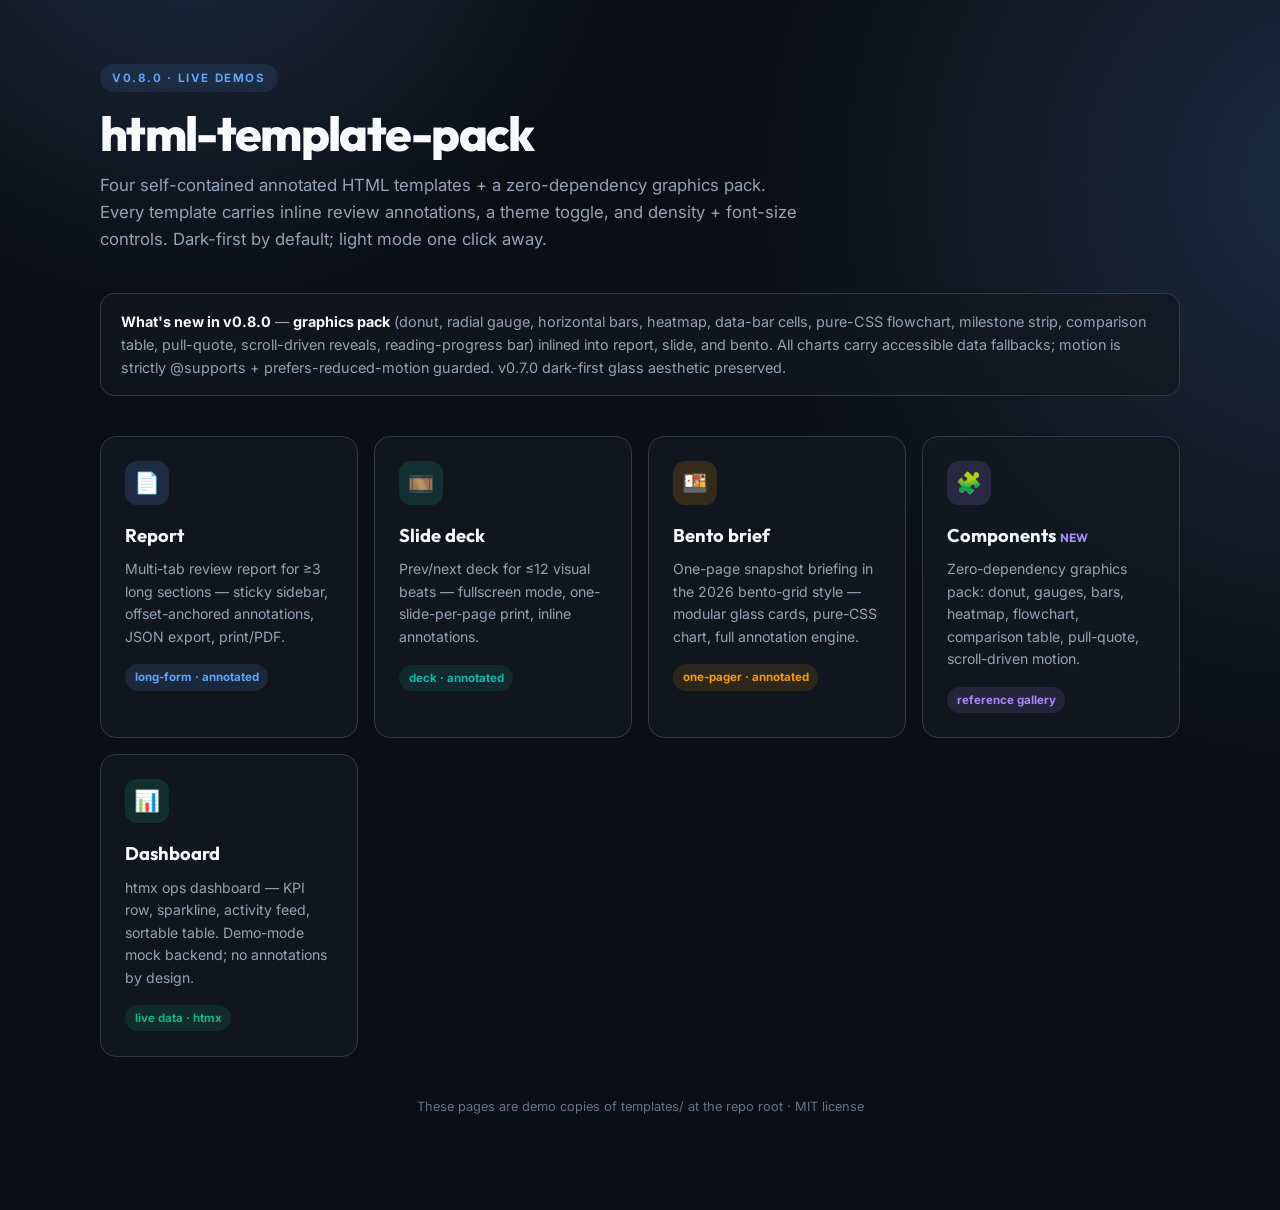
==== commit 4c18ac0c: "feat: v0.8.0 — zero-dependency graphics pack (donut, gauges, bars, heatmap, flow, mstrip, compare, p" ====
--- a/docs/index.html
+++ b/docs/index.html
@@ -89,12 +89,12 @@
 </head>
 <body>
   <div class="wrap">
-    <span class="eyebrow">v0.7.0 · Live demos</span>
+    <span class="eyebrow">v0.8.0 · Live demos</span>
     <h1>html-template-pack</h1>
-    <p class="lede">Four self-contained annotated HTML templates: report, slide deck, htmx dashboard, and the new bento one-pager. Every template carries inline review annotations, a theme toggle, and density + font-size controls. Dark-first by default; light mode one click away.</p>
+    <p class="lede">Four self-contained annotated HTML templates + a zero-dependency graphics pack. Every template carries inline review annotations, a theme toggle, and density + font-size controls. Dark-first by default; light mode one click away.</p>
 
     <div class="guide">
-      <b>What's new in v0.7.0</b> — all templates are now <b>dark-first</b> (dark is the starting theme), with <b>refined glass</b> chrome (translucent surfaces, ambient accent glow), <b>fluid display typography</b> (clamp() type scale), and <b>hover-glow micro-interactions</b>. New: the <b>bento brief</b> — a one-page snapshot briefing in the 2026 bento-grid style, carrying the full v2 annotation engine. Annotation features are unchanged.
+      <b>What's new in v0.8.0</b> — <b>graphics pack</b> (donut, radial gauge, horizontal bars, heatmap, data-bar cells, pure-CSS flowchart, milestone strip, comparison table, pull-quote, scroll-driven reveals, reading-progress bar) inlined into report, slide, and bento. All charts carry accessible data fallbacks; motion is strictly @supports + prefers-reduced-motion guarded. v0.7.0 dark-first glass aesthetic preserved.
     </div>
 
     <div class="grid">
@@ -112,9 +112,15 @@
       </a>
       <a class="card" style="--c: #f59e0b; --c-glow: rgba(245,158,11,0.35)" href="bento/">
         <div class="icon">🍱</div>
-        <h2>Bento brief <span style="font-size:0.65em; color: var(--amber)">NEW</span></h2>
+        <h2>Bento brief</h2>
         <p>One-page snapshot briefing in the 2026 bento-grid style — modular glass cards, pure-CSS chart, full annotation engine.</p>
         <span class="tag">one-pager · annotated</span>
+      </a>
+      <a class="card" style="--c: #a78bfa; --c-glow: rgba(167,139,250,0.35)" href="components/">
+        <div class="icon">🧩</div>
+        <h2>Components <span style="font-size:0.65em; color: var(--c)">NEW</span></h2>
+        <p>Zero-dependency graphics pack: donut, gauges, bars, heatmap, flowchart, comparison table, pull-quote, scroll-driven motion.</p>
+        <span class="tag">reference gallery</span>
       </a>
       <a class="card" style="--c: #10b981; --c-glow: rgba(16,185,129,0.35)" href="dashboard/">
         <div class="icon">📊</div>
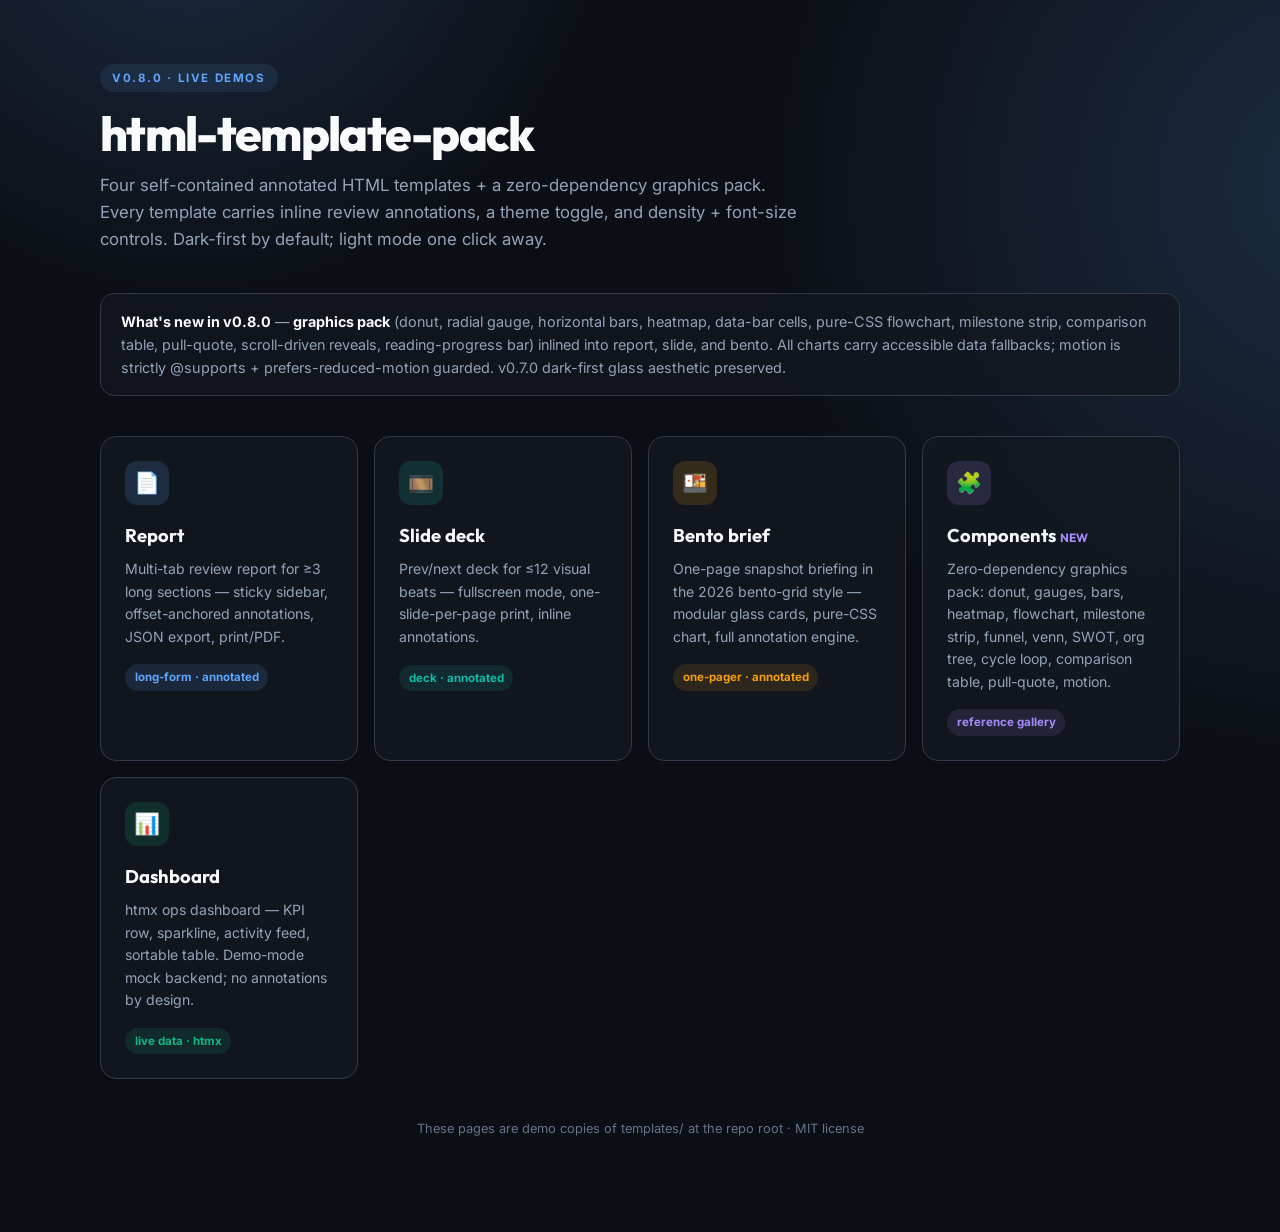
==== commit 8f83b547: "docs: refresh Pages demos + component gallery for v0.12.x - docs/{report,slide,bento}/index.html: re" ====
--- a/docs/index.html
+++ b/docs/index.html
@@ -119,7 +119,7 @@
       <a class="card" style="--c: #a78bfa; --c-glow: rgba(167,139,250,0.35)" href="components/">
         <div class="icon">🧩</div>
         <h2>Components <span style="font-size:0.65em; color: var(--c)">NEW</span></h2>
-        <p>Zero-dependency graphics pack: donut, gauges, bars, heatmap, flowchart, comparison table, pull-quote, scroll-driven motion.</p>
+        <p>Zero-dependency graphics pack: donut, gauges, bars, heatmap, flowchart, milestone strip, funnel, venn, SWOT, org tree, cycle loop, comparison table, pull-quote, motion.</p>
         <span class="tag">reference gallery</span>
       </a>
       <a class="card" style="--c: #10b981; --c-glow: rgba(16,185,129,0.35)" href="dashboard/">
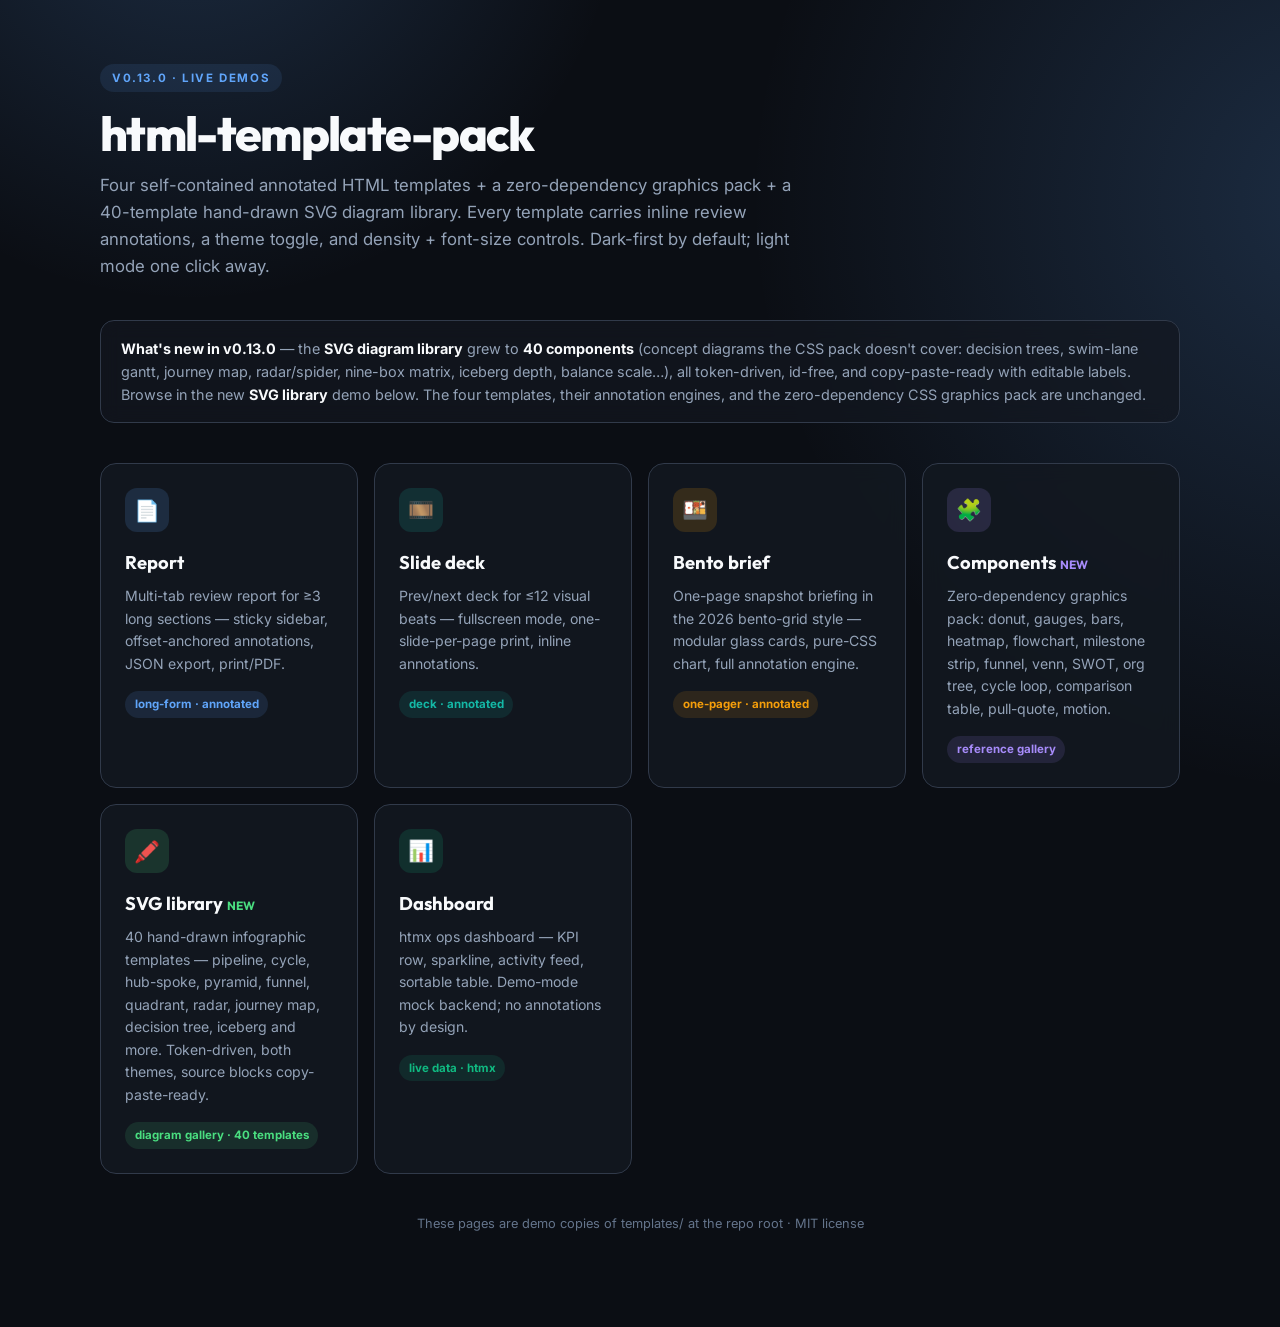
==== commit 53d2a95a: "docs: Pages demos current for v0.13.0 — launcher refresh + svg-library demo - docs/index.html launch" ====
--- a/docs/index.html
+++ b/docs/index.html
@@ -89,12 +89,12 @@
 </head>
 <body>
   <div class="wrap">
-    <span class="eyebrow">v0.8.0 · Live demos</span>
+    <span class="eyebrow">v0.13.0 · Live demos</span>
     <h1>html-template-pack</h1>
-    <p class="lede">Four self-contained annotated HTML templates + a zero-dependency graphics pack. Every template carries inline review annotations, a theme toggle, and density + font-size controls. Dark-first by default; light mode one click away.</p>
+    <p class="lede">Four self-contained annotated HTML templates + a zero-dependency graphics pack + a 40-template hand-drawn SVG diagram library. Every template carries inline review annotations, a theme toggle, and density + font-size controls. Dark-first by default; light mode one click away.</p>
 
     <div class="guide">
-      <b>What's new in v0.8.0</b> — <b>graphics pack</b> (donut, radial gauge, horizontal bars, heatmap, data-bar cells, pure-CSS flowchart, milestone strip, comparison table, pull-quote, scroll-driven reveals, reading-progress bar) inlined into report, slide, and bento. All charts carry accessible data fallbacks; motion is strictly @supports + prefers-reduced-motion guarded. v0.7.0 dark-first glass aesthetic preserved.
+      <b>What's new in v0.13.0</b> — the <b>SVG diagram library</b> grew to <b>40 components</b> (concept diagrams the CSS pack doesn't cover: decision trees, swim-lane gantt, journey map, radar/spider, nine-box matrix, iceberg depth, balance scale…), all token-driven, id-free, and copy-paste-ready with editable labels. Browse in the new <b>SVG library</b> demo below. The four templates, their annotation engines, and the zero-dependency CSS graphics pack are unchanged.
     </div>
 
     <div class="grid">
@@ -122,6 +122,12 @@
         <p>Zero-dependency graphics pack: donut, gauges, bars, heatmap, flowchart, milestone strip, funnel, venn, SWOT, org tree, cycle loop, comparison table, pull-quote, motion.</p>
         <span class="tag">reference gallery</span>
       </a>
+      <a class="card" style="--c: #4ade80; --c-glow: rgba(74,222,128,0.35)" href="svg-library/">
+        <div class="icon">🖍️</div>
+        <h2>SVG library <span style="font-size:0.65em; color: var(--c)">NEW</span></h2>
+        <p>40 hand-drawn infographic templates — pipeline, cycle, hub-spoke, pyramid, funnel, quadrant, radar, journey map, decision tree, iceberg and more. Token-driven, both themes, source blocks copy-paste-ready.</p>
+        <span class="tag">diagram gallery · 40 templates</span>
+      </a>
       <a class="card" style="--c: #10b981; --c-glow: rgba(16,185,129,0.35)" href="dashboard/">
         <div class="icon">📊</div>
         <h2>Dashboard</h2>
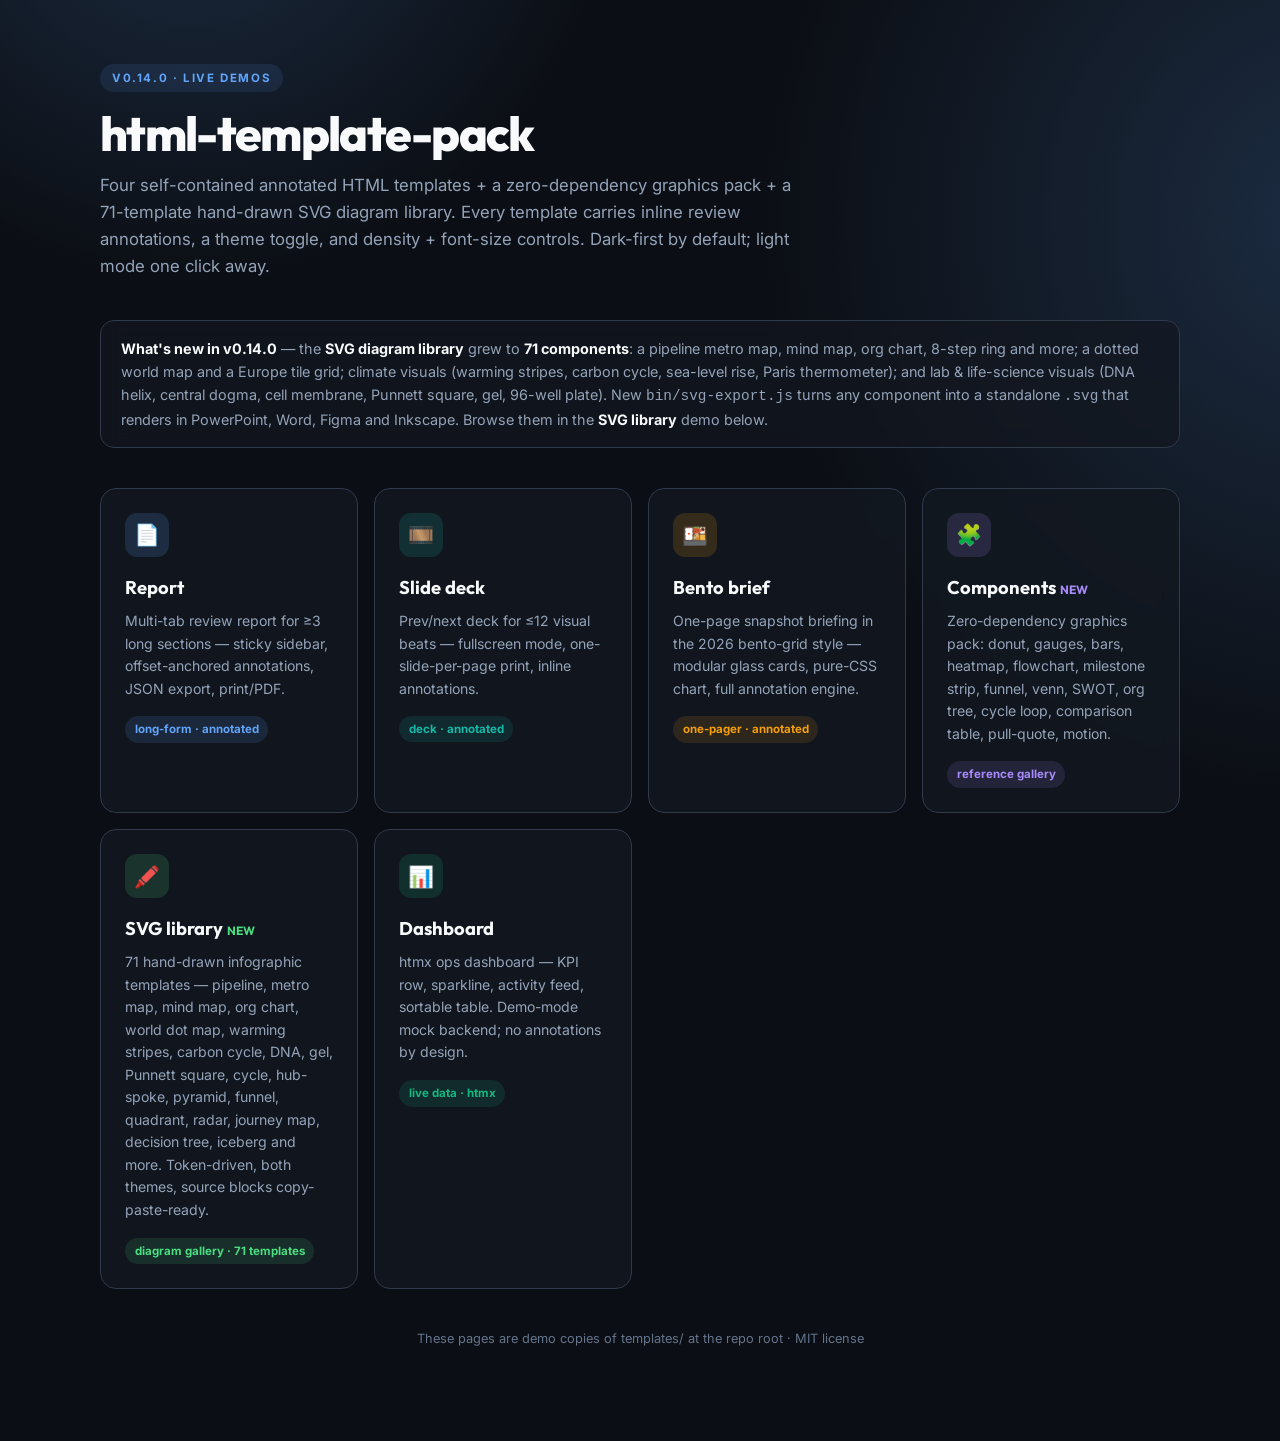
==== commit 3b4cd566: "feat(svg-library): v0.14.0 — 71 components + standalone SVG export Grow the hand-drawn SVG library f" ====
--- a/docs/index.html
+++ b/docs/index.html
@@ -89,12 +89,12 @@
 </head>
 <body>
   <div class="wrap">
-    <span class="eyebrow">v0.13.0 · Live demos</span>
+    <span class="eyebrow">v0.14.0 · Live demos</span>
     <h1>html-template-pack</h1>
-    <p class="lede">Four self-contained annotated HTML templates + a zero-dependency graphics pack + a 40-template hand-drawn SVG diagram library. Every template carries inline review annotations, a theme toggle, and density + font-size controls. Dark-first by default; light mode one click away.</p>
+    <p class="lede">Four self-contained annotated HTML templates + a zero-dependency graphics pack + a 71-template hand-drawn SVG diagram library. Every template carries inline review annotations, a theme toggle, and density + font-size controls. Dark-first by default; light mode one click away.</p>
 
     <div class="guide">
-      <b>What's new in v0.13.0</b> — the <b>SVG diagram library</b> grew to <b>40 components</b> (concept diagrams the CSS pack doesn't cover: decision trees, swim-lane gantt, journey map, radar/spider, nine-box matrix, iceberg depth, balance scale…), all token-driven, id-free, and copy-paste-ready with editable labels. Browse in the new <b>SVG library</b> demo below. The four templates, their annotation engines, and the zero-dependency CSS graphics pack are unchanged.
+      <b>What's new in v0.14.0</b> — the <b>SVG diagram library</b> grew to <b>71 components</b>: a pipeline metro map, mind map, org chart, 8-step ring and more; a dotted world map and a Europe tile grid; climate visuals (warming stripes, carbon cycle, sea-level rise, Paris thermometer); and lab &amp; life-science visuals (DNA helix, central dogma, cell membrane, Punnett square, gel, 96-well plate). New <code>bin/svg-export.js</code> turns any component into a standalone <code>.svg</code> that renders in PowerPoint, Word, Figma and Inkscape. Browse them in the <b>SVG library</b> demo below.
     </div>
 
     <div class="grid">
@@ -125,8 +125,8 @@
       <a class="card" style="--c: #4ade80; --c-glow: rgba(74,222,128,0.35)" href="svg-library/">
         <div class="icon">🖍️</div>
         <h2>SVG library <span style="font-size:0.65em; color: var(--c)">NEW</span></h2>
-        <p>40 hand-drawn infographic templates — pipeline, cycle, hub-spoke, pyramid, funnel, quadrant, radar, journey map, decision tree, iceberg and more. Token-driven, both themes, source blocks copy-paste-ready.</p>
-        <span class="tag">diagram gallery · 40 templates</span>
+        <p>71 hand-drawn infographic templates — pipeline, metro map, mind map, org chart, world dot map, warming stripes, carbon cycle, DNA, gel, Punnett square, cycle, hub-spoke, pyramid, funnel, quadrant, radar, journey map, decision tree, iceberg and more. Token-driven, both themes, source blocks copy-paste-ready.</p>
+        <span class="tag">diagram gallery · 71 templates</span>
       </a>
       <a class="card" style="--c: #10b981; --c-glow: rgba(16,185,129,0.35)" href="dashboard/">
         <div class="icon">📊</div>
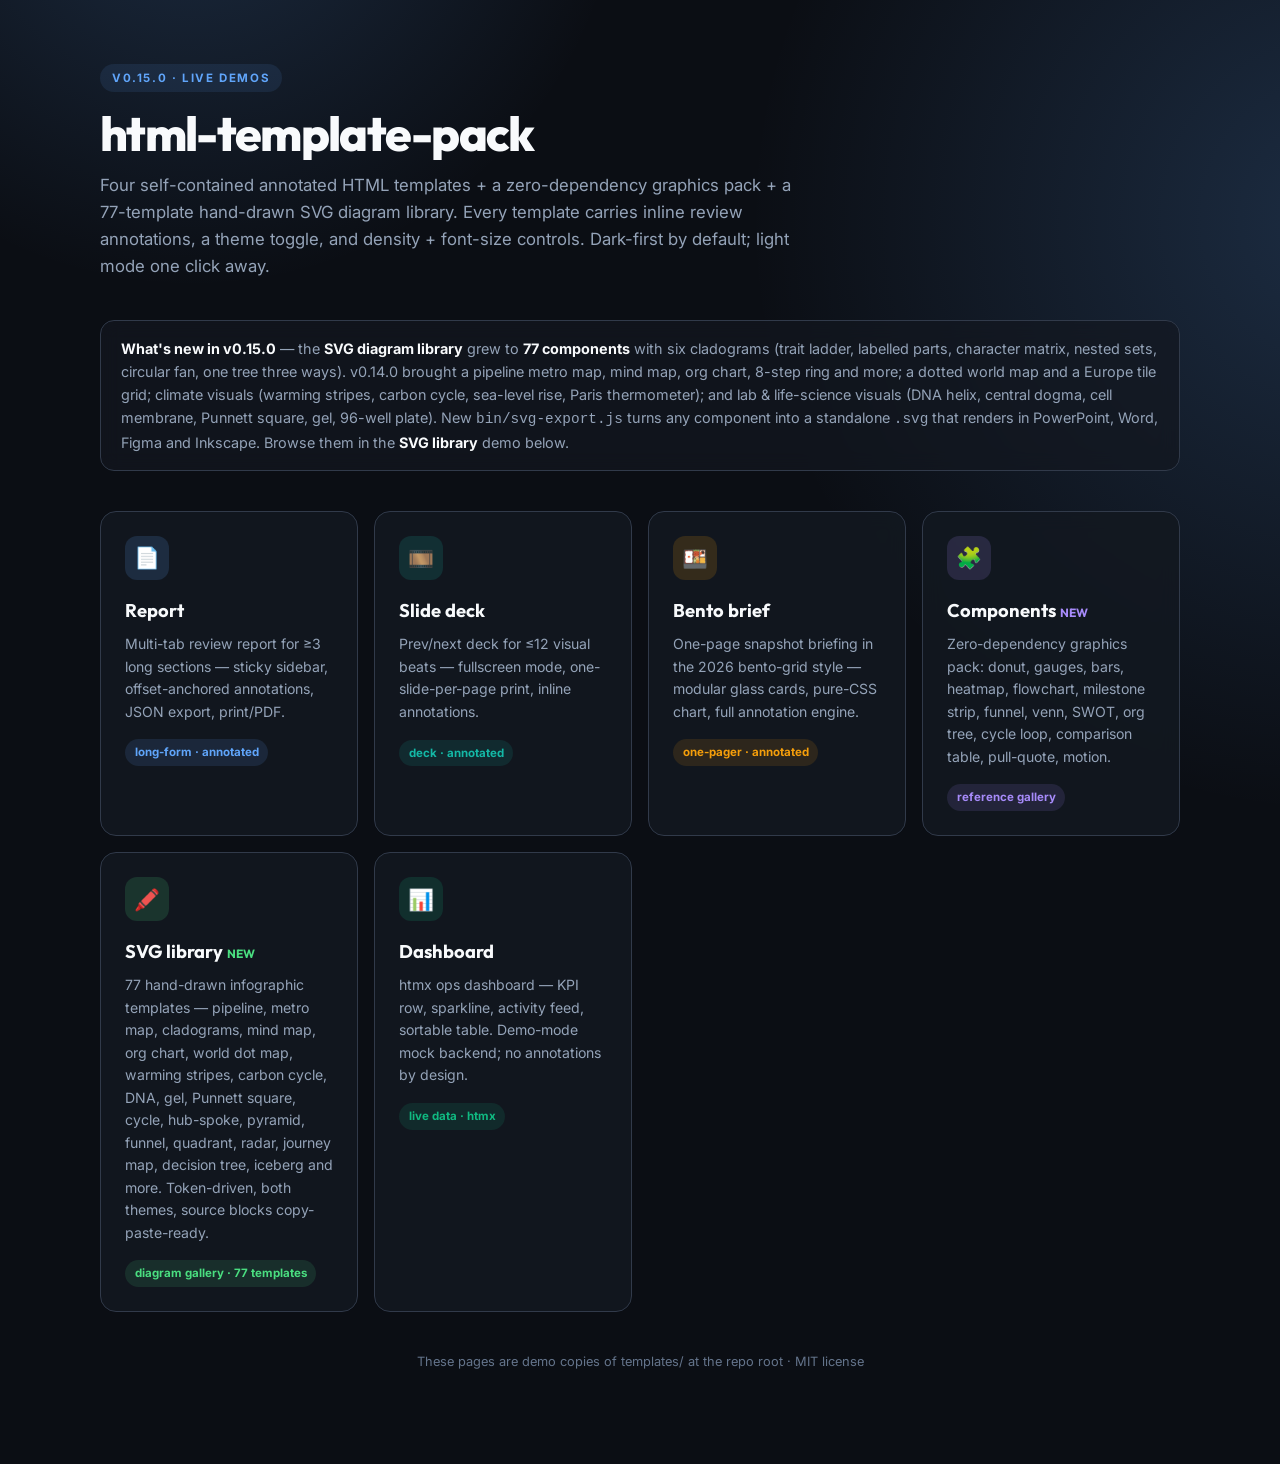
==== commit bc2551f5: "feat(svg-library): v0.15.0 — 77 components (6 cladograms) Six phylogeny components inspired by the V" ====
--- a/docs/index.html
+++ b/docs/index.html
@@ -89,12 +89,12 @@
 </head>
 <body>
   <div class="wrap">
-    <span class="eyebrow">v0.14.0 · Live demos</span>
+    <span class="eyebrow">v0.15.0 · Live demos</span>
     <h1>html-template-pack</h1>
-    <p class="lede">Four self-contained annotated HTML templates + a zero-dependency graphics pack + a 71-template hand-drawn SVG diagram library. Every template carries inline review annotations, a theme toggle, and density + font-size controls. Dark-first by default; light mode one click away.</p>
+    <p class="lede">Four self-contained annotated HTML templates + a zero-dependency graphics pack + a 77-template hand-drawn SVG diagram library. Every template carries inline review annotations, a theme toggle, and density + font-size controls. Dark-first by default; light mode one click away.</p>
 
     <div class="guide">
-      <b>What's new in v0.14.0</b> — the <b>SVG diagram library</b> grew to <b>71 components</b>: a pipeline metro map, mind map, org chart, 8-step ring and more; a dotted world map and a Europe tile grid; climate visuals (warming stripes, carbon cycle, sea-level rise, Paris thermometer); and lab &amp; life-science visuals (DNA helix, central dogma, cell membrane, Punnett square, gel, 96-well plate). New <code>bin/svg-export.js</code> turns any component into a standalone <code>.svg</code> that renders in PowerPoint, Word, Figma and Inkscape. Browse them in the <b>SVG library</b> demo below.
+      <b>What's new in v0.15.0</b> — the <b>SVG diagram library</b> grew to <b>77 components</b> with six cladograms (trait ladder, labelled parts, character matrix, nested sets, circular fan, one tree three ways). v0.14.0 brought a pipeline metro map, mind map, org chart, 8-step ring and more; a dotted world map and a Europe tile grid; climate visuals (warming stripes, carbon cycle, sea-level rise, Paris thermometer); and lab &amp; life-science visuals (DNA helix, central dogma, cell membrane, Punnett square, gel, 96-well plate). New <code>bin/svg-export.js</code> turns any component into a standalone <code>.svg</code> that renders in PowerPoint, Word, Figma and Inkscape. Browse them in the <b>SVG library</b> demo below.
     </div>
 
     <div class="grid">
@@ -125,8 +125,8 @@
       <a class="card" style="--c: #4ade80; --c-glow: rgba(74,222,128,0.35)" href="svg-library/">
         <div class="icon">🖍️</div>
         <h2>SVG library <span style="font-size:0.65em; color: var(--c)">NEW</span></h2>
-        <p>71 hand-drawn infographic templates — pipeline, metro map, mind map, org chart, world dot map, warming stripes, carbon cycle, DNA, gel, Punnett square, cycle, hub-spoke, pyramid, funnel, quadrant, radar, journey map, decision tree, iceberg and more. Token-driven, both themes, source blocks copy-paste-ready.</p>
-        <span class="tag">diagram gallery · 71 templates</span>
+        <p>77 hand-drawn infographic templates — pipeline, metro map, cladograms, mind map, org chart, world dot map, warming stripes, carbon cycle, DNA, gel, Punnett square, cycle, hub-spoke, pyramid, funnel, quadrant, radar, journey map, decision tree, iceberg and more. Token-driven, both themes, source blocks copy-paste-ready.</p>
+        <span class="tag">diagram gallery · 77 templates</span>
       </a>
       <a class="card" style="--c: #10b981; --c-glow: rgba(16,185,129,0.35)" href="dashboard/">
         <div class="icon">📊</div>
